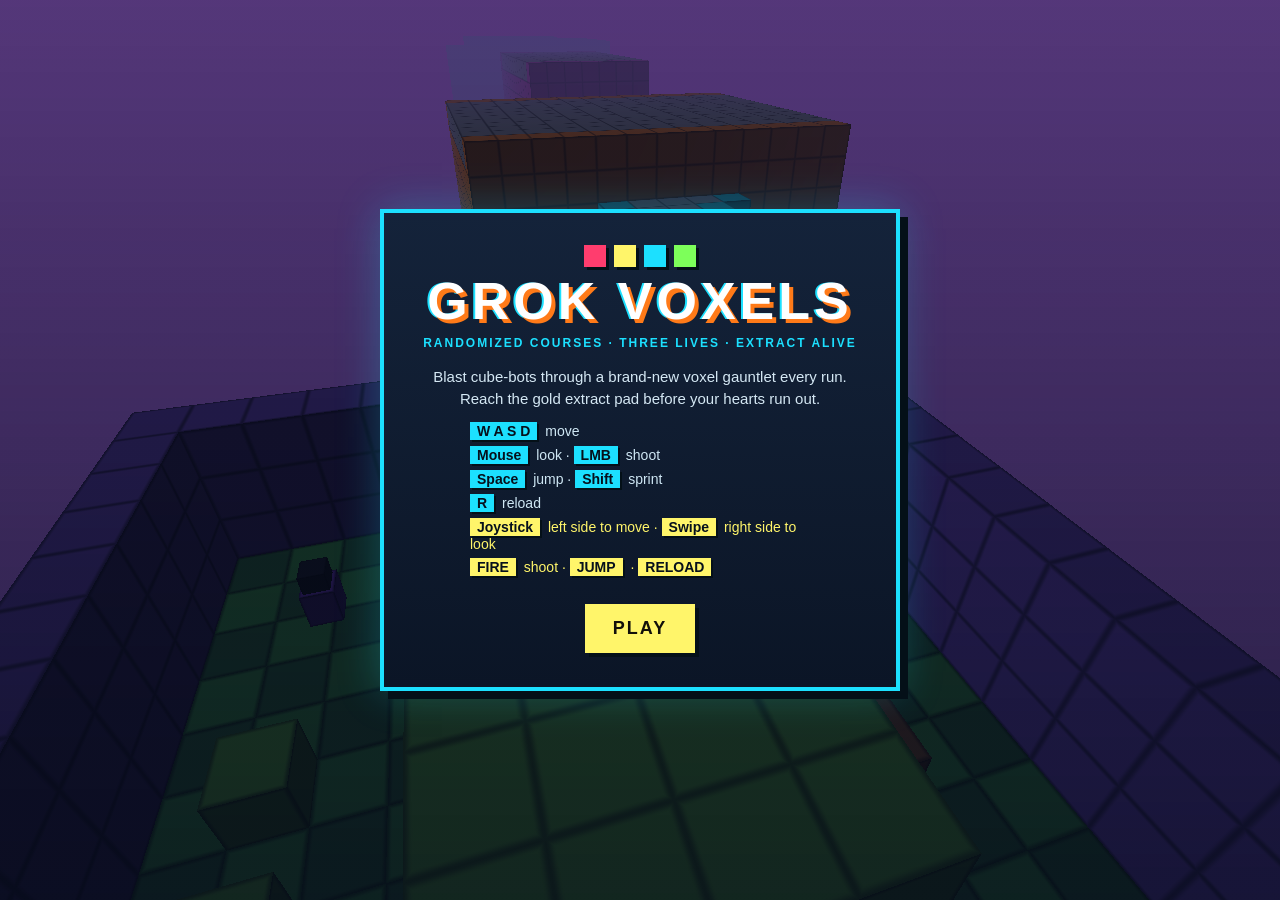
==== index.html @ 22d56ea8 "Add Grok Voxels playable static site" ====
<!DOCTYPE html>
<html lang="en">
<head>
  <meta charset="UTF-8" />
  <meta name="viewport" content="width=device-width, initial-scale=1.0, maximum-scale=1.0, user-scalable=no, viewport-fit=cover" />
  <meta name="apple-mobile-web-app-capable" content="yes" />
  <meta name="mobile-web-app-capable" content="yes" />
  <meta name="apple-mobile-web-app-status-bar-style" content="black-translucent" />
  <title>GROK VOXELS</title>
  <link rel="stylesheet" href="style.css" />
</head>
<body>
  <canvas id="c"></canvas>
  <canvas id="minimap" width="168" height="168"></canvas>

  <div id="hud">
    <div id="hud-top">
      <div id="lives" class="hud-panel"></div>
      <div id="score-box" class="hud-panel">
        <span class="label">SCORE</span>
        <span id="score">0</span>
      </div>
      <div id="ammo-box" class="hud-panel">
        <span class="label">AMMO</span>
        <span id="ammo">12 / 36</span>
      </div>
    </div>
    <div id="seed-chip" class="hud-panel">COURSE #0000</div>
    <div id="hint">CLICK TO LOCK MOUSE · WASD MOVE · LMB SHOOT</div>
  </div>

  <div id="crosshair">
    <i class="ch h"></i><i class="ch v"></i><i class="ch d"></i>
  </div>
  <div id="muzzle"></div>
  <div id="hurt"></div>
  <div id="gun-kick"></div>

  <div id="touch-ui" aria-hidden="true">
    <div id="joy-zone">
      <div id="joy-base">
        <div id="joy-stick"></div>
      </div>
    </div>
    <div id="look-zone"></div>
    <div id="touch-btns">
      <button type="button" id="btn-reload">RELOAD</button>
      <button type="button" id="btn-jump">JUMP</button>
      <button type="button" id="btn-fire">FIRE</button>
    </div>
  </div>

  <div id="overlay" class="show">
    <div class="card" id="title-card">
      <div class="logo-cubes" aria-hidden="true">
        <span></span><span></span><span></span><span></span>
      </div>
      <h1>GROK VOXELS</h1>
      <p class="tag">RANDOMIZED COURSES · THREE LIVES · EXTRACT ALIVE</p>
      <p class="blurb">Blast cube-bots through a brand-new voxel gauntlet every run. Reach the gold extract pad before your hearts run out.</p>
      <ul class="controls">
        <li><kbd>W A S D</kbd> move</li>
        <li><kbd>Mouse</kbd> look · <kbd>LMB</kbd> shoot</li>
        <li><kbd>Space</kbd> jump · <kbd>Shift</kbd> sprint</li>
        <li><kbd>R</kbd> reload</li>
        <li class="touch-note"><kbd>Joystick</kbd> left side to move · <kbd>Swipe</kbd> right side to look</li>
        <li class="touch-note"><kbd>FIRE</kbd> shoot · <kbd>JUMP</kbd> · <kbd>RELOAD</kbd></li>
      </ul>
      <button id="play-btn" class="btn primary">PLAY</button>
    </div>

    <div class="card hidden" id="dead-card">
      <h2>WIPED OUT</h2>
      <p class="result" id="dead-msg">The bots got you.</p>
      <p class="stats" id="dead-stats"></p>
      <button id="retry-btn" class="btn primary">RETRY · NEW COURSE</button>
      <button id="dead-menu-btn" class="btn ghost">TITLE</button>
    </div>

    <div class="card hidden" id="win-card">
      <h2>EXTRACTED</h2>
      <p class="result">You made it to the pad.</p>
      <p class="stats" id="win-stats"></p>
      <button id="again-btn" class="btn primary">PLAY AGAIN · NEW COURSE</button>
      <button id="win-menu-btn" class="btn ghost">TITLE</button>
    </div>
  </div>

  <script src="game.js"></script>
</body>
</html>
---- style.css ----
* { box-sizing: border-box; margin: 0; padding: 0; }
html, body {
  width: 100%; height: 100%; overflow: hidden;
  background: #07101c; color: #fff;
  font-family: "Trebuchet MS", "Segoe UI", sans-serif;
  user-select: none; cursor: none;
  -webkit-user-select: none;
  -webkit-touch-callout: none;
  -webkit-tap-highlight-color: transparent;
}
body.menu { cursor: default; }
body:not(.menu) { touch-action: none; }
#c { display: block; width: 100%; height: 100%; touch-action: none; }

#hud {
  position: fixed; inset: 0; pointer-events: none;
  display: none;
}
#hud.show { display: block; }

#hud-top {
  position: absolute;
  top: calc(16px + env(safe-area-inset-top, 0px));
  left: calc(16px + env(safe-area-inset-left, 0px));
  right: calc(196px + env(safe-area-inset-right, 0px));
  display: flex; gap: 12px; align-items: flex-start; flex-wrap: wrap;
}
.hud-panel {
  background: rgba(8, 16, 32, 0.72);
  border: 3px solid #1ce0ff;
  box-shadow: 4px 4px 0 #041018, 0 0 18px rgba(28, 224, 255, 0.25);
  padding: 8px 14px;
  backdrop-filter: blur(6px);
}
#lives { font-size: 26px; letter-spacing: 4px; line-height: 1; color: #ff3d6e; }
#lives .gone { opacity: 0.22; filter: grayscale(1); }
#score-box, #ammo-box { min-width: 110px; }
.label {
  display: block; font-size: 10px; letter-spacing: 3px;
  color: #1ce0ff; font-weight: 700;
}
#score, #ammo { font-size: 22px; font-weight: 800; color: #fff56a; }
#ammo.low { color: #ff6b4a; animation: pulse 0.5s infinite alternate; }
#ammo.reloading { color: #1ce0ff; }
#seed-chip {
  position: absolute;
  top: calc(16px + env(safe-area-inset-top, 0px));
  right: calc(196px + env(safe-area-inset-right, 0px));
  font-size: 11px; letter-spacing: 2px; color: #b8f4ff;
  border-color: #ff7a18;
}
#hint {
  position: absolute;
  bottom: calc(22px + env(safe-area-inset-bottom, 0px));
  left: 0; right: 0;
  text-align: center; font-size: 12px; letter-spacing: 2px;
  color: rgba(255,255,255,0.7); text-shadow: 0 2px 0 #000;
}

#minimap {
  position: fixed;
  top: calc(16px + env(safe-area-inset-top, 0px));
  right: calc(16px + env(safe-area-inset-right, 0px));
  width: 168px; height: 168px;
  border: 3px solid #fff56a;
  box-shadow: 4px 4px 0 #041018, 0 0 16px rgba(255, 245, 106, 0.3);
  background: #081018;
  image-rendering: pixelated;
  display: none; pointer-events: none;
}
#minimap.show { display: block; }

#crosshair {
  position: fixed; left: 50%; top: 50%; width: 28px; height: 28px;
  transform: translate(-50%, -50%); pointer-events: none; display: none;
}
#crosshair.show { display: block; }
#crosshair.hit .ch { background: #ff3d6e; }
.ch { position: absolute; background: #fff56a; box-shadow: 0 0 6px #fff56a; }
.ch.h { left: 4px; right: 4px; height: 3px; top: 12px; }
.ch.v { top: 4px; bottom: 4px; width: 3px; left: 12px; }
.ch.d { width: 5px; height: 5px; left: 11px; top: 11px; border-radius: 1px; }

#muzzle {
  position: fixed; left: 58%; top: 58%; width: 90px; height: 90px;
  transform: translate(-50%, -50%);
  background: radial-gradient(circle, #fff 0%, #ffd24a 30%, rgba(255,120,20,0.4) 55%, transparent 70%);
  mix-blend-mode: screen; opacity: 0; pointer-events: none;
}
#muzzle.flash { opacity: 1; }

#hurt {
  position: fixed; inset: 0; pointer-events: none;
  background: radial-gradient(circle at center, transparent 40%, rgba(180, 0, 40, 0.55) 100%);
  opacity: 0; transition: opacity 0.15s;
}
#hurt.show { opacity: 1; }

#overlay {
  position: fixed; inset: 0;
  display: none; align-items: center; justify-content: center;
  background: linear-gradient(180deg, rgba(6,12,28,0.55), rgba(6,12,28,0.82));
  z-index: 20; cursor: default;
  padding: env(safe-area-inset-top, 0px) env(safe-area-inset-right, 0px) env(safe-area-inset-bottom, 0px) env(safe-area-inset-left, 0px);
}
#overlay.show { display: flex; }
.card {
  width: min(520px, 92vw);
  max-height: min(92vh, calc(100dvh - env(safe-area-inset-top, 0px) - env(safe-area-inset-bottom, 0px) - 16px));
  overflow: auto;
  -webkit-overflow-scrolling: touch;
  background: linear-gradient(180deg, #14233a 0%, #0b1526 100%);
  border: 4px solid #1ce0ff;
  box-shadow: 8px 8px 0 #041018, 0 0 40px rgba(28,224,255,0.25);
  padding: 32px 28px 28px;
  text-align: center;
}
.card.hidden { display: none; }
.logo-cubes { display: flex; justify-content: center; gap: 8px; margin-bottom: 10px; }
.logo-cubes span {
  width: 22px; height: 22px; display: inline-block;
  box-shadow: 3px 3px 0 #041018;
  animation: bounce 1.2s ease-in-out infinite;
}
.logo-cubes span:nth-child(1) { background: #ff3d6e; animation-delay: 0s; }
.logo-cubes span:nth-child(2) { background: #fff56a; animation-delay: 0.1s; }
.logo-cubes span:nth-child(3) { background: #1ce0ff; animation-delay: 0.2s; }
.logo-cubes span:nth-child(4) { background: #7dff5a; animation-delay: 0.3s; }
h1 {
  font-size: 52px; letter-spacing: 4px; line-height: 0.95;
  color: #fff;
  text-shadow: 4px 4px 0 #ff7a18, -2px 0 0 #1ce0ff;
}
h2 {
  font-size: 40px; letter-spacing: 3px;
  text-shadow: 3px 3px 0 #ff3d6e;
}
.tag {
  margin-top: 10px; color: #1ce0ff; letter-spacing: 2px;
  font-size: 12px; font-weight: 700;
}
.blurb { margin: 16px 0 12px; color: #d5e8f4; line-height: 1.45; font-size: 15px; }
.controls {
  list-style: none; text-align: left; margin: 12px auto 22px;
  max-width: 340px; color: #cfe7f4; font-size: 14px;
}
.controls li { margin: 6px 0; }
.controls .touch-note { color: #fff56a; }
kbd {
  display: inline-block; background: #1ce0ff; color: #06101c;
  padding: 1px 7px; font-weight: 800; font-family: inherit;
  box-shadow: 2px 2px 0 #041018; margin-right: 4px;
}
.touch-note kbd { background: #fff56a; }
.btn {
  display: inline-block; cursor: pointer; border: none;
  font-family: inherit; font-weight: 800; letter-spacing: 2px;
  font-size: 18px; padding: 14px 28px; margin: 6px;
  box-shadow: 4px 4px 0 #041018;
  touch-action: manipulation;
}
.btn.primary { background: #fff56a; color: #12100a; }
.btn.primary:hover { background: #ffe14a; transform: translate(-1px, -1px); }
.btn.ghost { background: transparent; color: #1ce0ff; border: 3px solid #1ce0ff; }
.btn.ghost:hover { background: rgba(28,224,255,0.12); }
.result { margin: 10px 0; color: #d5e8f4; font-size: 16px; }
.stats { color: #fff56a; font-weight: 800; margin: 8px 0 18px; letter-spacing: 1px; }

/* --- Mobile touch controls (shown only on touch/coarse, during play) --- */
#touch-ui {
  display: none;
  position: fixed; inset: 0;
  z-index: 8;
  pointer-events: none;
}
body.touch:not(.menu) #touch-ui { display: block; }
body.touch #hint { display: none; }

#joy-zone {
  position: absolute;
  left: 0; top: 0; bottom: 0;
  width: 46%;
  pointer-events: auto;
  touch-action: none;
}
#look-zone {
  position: absolute;
  right: 0; top: 0; bottom: 0;
  width: 54%;
  pointer-events: auto;
  touch-action: none;
}
#joy-base {
  position: absolute;
  left: calc(28px + env(safe-area-inset-left, 0px) + 60px);
  bottom: calc(28px + env(safe-area-inset-bottom, 0px) + 60px);
  width: 120px; height: 120px;
  margin: -60px 0 0 -60px;
  border-radius: 50%;
  border: 3px solid rgba(28, 224, 255, 0.55);
  background: rgba(8, 16, 32, 0.28);
  box-shadow: 0 0 18px rgba(28, 224, 255, 0.18);
  pointer-events: none;
}
#joy-base.active {
  bottom: auto;
  border-color: rgba(255, 245, 106, 0.8);
}
#joy-stick {
  position: absolute; left: 50%; top: 50%;
  width: 52px; height: 52px;
  margin: -26px 0 0 -26px;
  border-radius: 50%;
  background: #1ce0ff;
  box-shadow: 3px 3px 0 #041018, 0 0 12px rgba(28, 224, 255, 0.55);
  pointer-events: none;
}
#touch-btns {
  position: absolute;
  right: calc(10px + env(safe-area-inset-right, 0px));
  bottom: calc(10px + env(safe-area-inset-bottom, 0px));
  display: grid;
  grid-template-columns: auto auto;
  grid-template-rows: auto auto;
  gap: 10px;
  pointer-events: none;
  z-index: 9;
}
#touch-btns button {
  pointer-events: auto;
  touch-action: none;
  border: none;
  font-family: inherit;
  font-weight: 800;
  letter-spacing: 1px;
  color: #06101c;
  box-shadow: 4px 4px 0 #041018;
  cursor: pointer;
  -webkit-user-select: none;
  user-select: none;
}
#touch-btns button:active { transform: translate(1px, 1px); box-shadow: 2px 2px 0 #041018; }
#btn-reload {
  grid-column: 2;
  grid-row: 1;
  justify-self: end;
  width: 72px; height: 52px;
  font-size: 11px;
  background: #ff7a18;
  color: #1a0c00;
}
#btn-jump {
  grid-column: 1;
  grid-row: 2;
  align-self: end;
  width: 72px; height: 72px;
  font-size: 12px;
  background: #1ce0ff;
  border-radius: 10px;
}
#btn-fire {
  grid-column: 2;
  grid-row: 2;
  width: 92px; height: 92px;
  font-size: 18px;
  letter-spacing: 2px;
  background: #fff56a;
  border-radius: 50%;
  border: 4px solid #ffe14a;
  box-shadow: 4px 4px 0 #041018, 0 0 18px rgba(255, 245, 106, 0.45);
}

@keyframes bounce {
  0%, 100% { transform: translateY(0); }
  50% { transform: translateY(-7px); }
}
@keyframes pulse {
  from { opacity: 1; }
  to { opacity: 0.45; }
}

@media (max-width: 640px) {
  h1 { font-size: 36px; }
  h2 { font-size: 30px; }
  .card { padding: 22px 16px 18px; }
  .btn { font-size: 16px; padding: 12px 20px; }
  #hud-top {
    right: calc(112px + env(safe-area-inset-right, 0px));
    gap: 8px;
  }
  #hud-top .hud-panel { padding: 6px 10px; }
  #lives { font-size: 20px; letter-spacing: 2px; }
  #score, #ammo { font-size: 16px; }
  #score-box, #ammo-box { min-width: 0; }
  #minimap {
    width: 96px; height: 96px;
  }
  #seed-chip {
    top: calc(16px + env(safe-area-inset-top, 0px) + 108px);
    right: calc(12px + env(safe-area-inset-right, 0px));
    font-size: 10px;
    padding: 4px 8px;
  }
  #joy-base { width: 110px; height: 110px; margin: -55px 0 0 -55px; }
}
@media (pointer: coarse) {
  #hud-top {
    right: calc(112px + env(safe-area-inset-right, 0px));
  }
  #minimap { width: 96px; height: 96px; }
  #seed-chip {
    top: calc(16px + env(safe-area-inset-top, 0px) + 108px);
    right: calc(12px + env(safe-area-inset-right, 0px));
  }
}
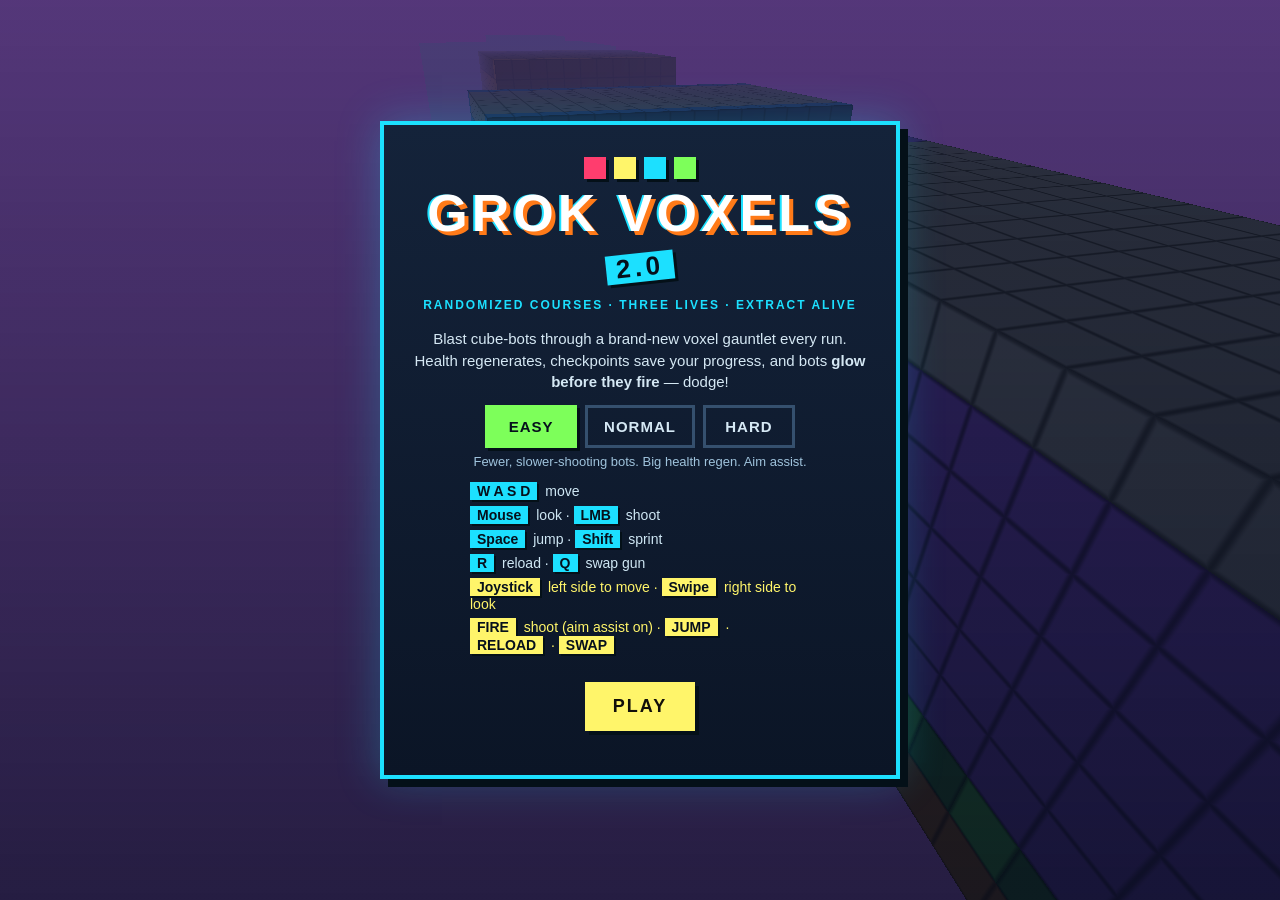
==== commit 9c76f07a: "2.0 update based on player feedback" ====
--- a/index.html
+++ b/index.html
@@ -6,7 +6,8 @@
   <meta name="apple-mobile-web-app-capable" content="yes" />
   <meta name="mobile-web-app-capable" content="yes" />
   <meta name="apple-mobile-web-app-status-bar-style" content="black-translucent" />
-  <title>GROK VOXELS</title>
+  <title>GROK VOXELS 2.0</title>
+  <link rel="icon" href="data:image/svg+xml,%3Csvg xmlns=%27http://www.w3.org/2000/svg%27 viewBox=%270 0 16 16%27%3E%3Crect width=%2716%27 height=%2716%27 fill=%27%231ce0ff%27/%3E%3Crect x=%274%27 y=%274%27 width=%278%27 height=%278%27 fill=%27%23fff56a%27/%3E%3C/svg%3E" />
   <link rel="stylesheet" href="style.css" />
 </head>
 <body>
@@ -15,13 +16,13 @@
 
   <div id="hud">
     <div id="hud-top">
-      <div id="lives" class="hud-panel"></div>
+      <div id="lives" class="hud-panel"><div id="hearts"></div><div id="hp-bar"><i id="hp-fill"></i></div></div>
       <div id="score-box" class="hud-panel">
         <span class="label">SCORE</span>
         <span id="score">0</span>
       </div>
       <div id="ammo-box" class="hud-panel">
-        <span class="label">AMMO</span>
+        <span class="label" id="ammo-label">BLASTER</span>
         <span id="ammo">12 / 36</span>
       </div>
     </div>
@@ -34,6 +35,8 @@
   </div>
   <div id="muzzle"></div>
   <div id="hurt"></div>
+  <div id="dmg-dir"><i></i></div>
+  <div id="toast"></div>
   <div id="gun-kick"></div>
 
   <div id="touch-ui" aria-hidden="true">
@@ -44,6 +47,7 @@
     </div>
     <div id="look-zone"></div>
     <div id="touch-btns">
+      <button type="button" id="btn-swap" class="hidden">SWAP</button>
       <button type="button" id="btn-reload">RELOAD</button>
       <button type="button" id="btn-jump">JUMP</button>
       <button type="button" id="btn-fire">FIRE</button>
@@ -55,18 +59,23 @@
       <div class="logo-cubes" aria-hidden="true">
         <span></span><span></span><span></span><span></span>
       </div>
-      <h1>GROK VOXELS</h1>
+      <h1>GROK VOXELS <span class="ver">2.0</span></h1>
       <p class="tag">RANDOMIZED COURSES · THREE LIVES · EXTRACT ALIVE</p>
-      <p class="blurb">Blast cube-bots through a brand-new voxel gauntlet every run. Reach the gold extract pad before your hearts run out.</p>
+      <p class="blurb">Blast cube-bots through a brand-new voxel gauntlet every run. Health regenerates, checkpoints save your progress, and bots <b>glow before they fire</b> — dodge!</p>
+      <div class="diff-row" id="diff-row">
+        <button type="button" data-d="0">EASY</button><button type="button" data-d="1">NORMAL</button><button type="button" data-d="2">HARD</button>
+      </div>
+      <p class="diff-desc" id="diff-desc"></p>
       <ul class="controls">
         <li><kbd>W A S D</kbd> move</li>
         <li><kbd>Mouse</kbd> look · <kbd>LMB</kbd> shoot</li>
         <li><kbd>Space</kbd> jump · <kbd>Shift</kbd> sprint</li>
-        <li><kbd>R</kbd> reload</li>
+        <li><kbd>R</kbd> reload · <kbd>Q</kbd> swap gun</li>
         <li class="touch-note"><kbd>Joystick</kbd> left side to move · <kbd>Swipe</kbd> right side to look</li>
-        <li class="touch-note"><kbd>FIRE</kbd> shoot · <kbd>JUMP</kbd> · <kbd>RELOAD</kbd></li>
+        <li class="touch-note"><kbd>FIRE</kbd> shoot (aim assist on) · <kbd>JUMP</kbd> · <kbd>RELOAD</kbd> · <kbd>SWAP</kbd></li>
       </ul>
       <button id="play-btn" class="btn primary">PLAY</button>
+      <p class="best-line" id="title-best"></p>
     </div>
 
     <div class="card hidden" id="dead-card">
--- a/style.css
+++ b/style.css
@@ -313,3 +313,46 @@
     right: calc(12px + env(safe-area-inset-right, 0px));
   }
 }
+
+/* ---------- 2.0 additions ---------- */
+.ver { display: inline-block; font-size: 0.5em; vertical-align: middle; background: #1ce0ff; color: #06101c; padding: 2px 10px; transform: rotate(-6deg); box-shadow: 3px 3px 0 #041018; text-shadow: none; }
+.diff-row { display: flex; justify-content: center; gap: 8px; margin: 4px 0 6px; }
+.diff-row button { font: inherit; font-weight: 800; letter-spacing: 1px; font-size: 15px; padding: 10px 16px; min-width: 92px; cursor: pointer;
+  background: transparent; color: #d5e8f4; border: 3px solid #35506e; }
+.diff-row button.on { background: #7dff5a; color: #06101c; border-color: #7dff5a; box-shadow: 3px 3px 0 #041018; }
+.diff-row button[data-d="1"].on { background: #fff56a; border-color: #fff56a; }
+.diff-row button[data-d="2"].on { background: #ff3d6e; border-color: #ff3d6e; }
+.diff-desc { color: #9fc3dc; font-size: 13px; min-height: 1.2em; margin-bottom: 4px; }
+.best-line { margin-top: 10px; color: #fff56a; font-weight: 800; letter-spacing: 1px; font-size: 13px; }
+.stats { white-space: pre-line; line-height: 1.6; }
+#lives { display: flex; flex-direction: column; gap: 4px; }
+#hp-bar { width: 96px; height: 9px; background: rgba(255,255,255,0.15); border: 2px solid rgba(0,0,0,0.5); }
+#hp-fill { display: block; height: 100%; width: 100%; background: #7dff5a; transition: width .15s; }
+#hp-fill.mid { background: #fff56a; }
+#hp-fill.crit { background: #ff3d6e; animation: pulse 0.4s infinite alternate; }
+#dmg-dir { position: fixed; left: 50%; top: 50%; width: 0; height: 0; z-index: 6; pointer-events: none; opacity: 0; }
+#dmg-dir i { position: absolute; left: -46px; top: -150px; width: 92px; height: 26px;
+  background: radial-gradient(ellipse at 50% 100%, rgba(255,40,60,0.95), rgba(255,40,60,0) 70%); border-top: 4px solid #ff3d6e; border-radius: 50% 50% 0 0; }
+#toast { position: fixed; left: 50%; top: 24%; transform: translate(-50%, -50%); z-index: 7; pointer-events: none; font-weight: 900; font-size: 22px;
+  letter-spacing: 2px; white-space: nowrap; opacity: 0; text-shadow: 3px 3px 0 #041018, 0 0 12px rgba(0,0,0,.6); }
+#toast.show { animation: vtoast 2s ease-out forwards; }
+@keyframes vtoast { 0% { opacity: 0; transform: translate(-50%, -30%) scale(.7); } 12% { opacity: 1; transform: translate(-50%, -50%) scale(1.08); } 25% { transform: translate(-50%, -50%) scale(1); } 80% { opacity: 1; } 100% { opacity: 0; transform: translate(-50%, -70%); } }
+#btn-swap { grid-column: 1; grid-row: 1; justify-self: start; width: 72px; height: 52px; font-size: 11px; background: #ff9a3b; color: #1a0c00; }
+#btn-swap.hidden { visibility: hidden; display: block; }
+@media (max-height: 500px) {
+  .card { padding: 14px 18px 12px; }
+  h1 { font-size: 34px; }
+  .blurb { margin: 6px 0; font-size: 13px; }
+  .controls { font-size: 12px; }
+  .controls li { margin: 3px 0; }
+  .logo-cubes { display: none; }
+  .diff-row button { padding: 7px 12px; font-size: 13px; }
+  #toast { font-size: 17px; }
+  #dmg-dir i { top: -110px; }
+}
+/* phones: hide keyboard/mouse rows so PLAY fits without scrolling */
+body.touch .controls li:not(.touch-note) { display: none; }
+@media (max-height: 500px) {
+  body.touch .blurb { display: none; }
+  .tag { margin-bottom: 6px; }
+}
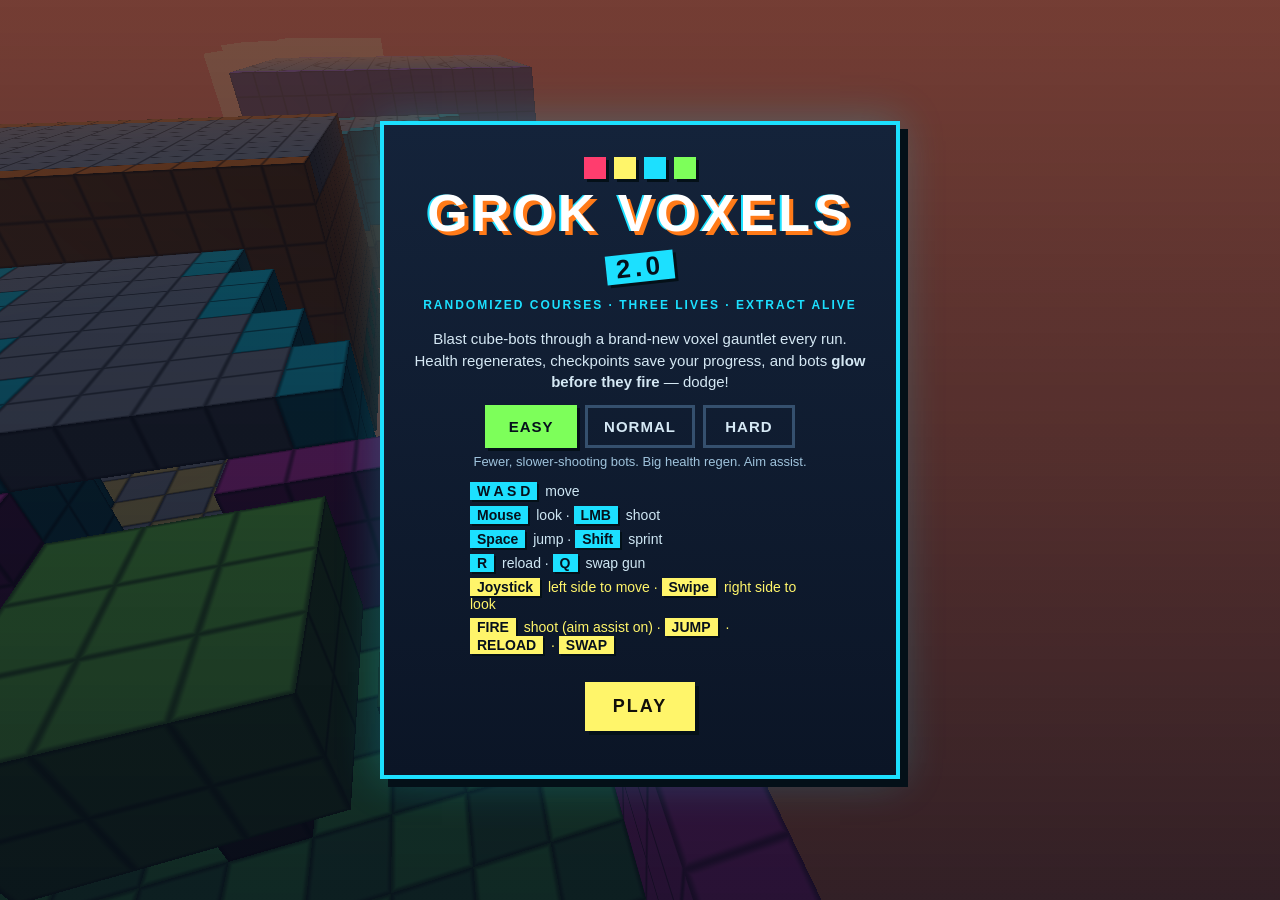
==== commit ddc78284: "Online multiplayer update" ====
--- a/index.html
+++ b/index.html
@@ -37,6 +37,10 @@
   <div id="hurt"></div>
   <div id="dmg-dir"><i></i></div>
   <div id="toast"></div>
+  <div id="mp-tags"></div>
+  <div id="mp-side"><button type="button" id="mp-menu-btn" aria-label="Co-op menu">MENU</button><div id="mp-party"></div></div>
+  <div id="mp-status"><span></span><i><u></u></i></div>
+  <div id="mp-notice"></div>
   <div id="gun-kick"></div>
 
   <div id="touch-ui" aria-hidden="true">
@@ -52,6 +56,7 @@
       <button type="button" id="btn-jump">JUMP</button>
       <button type="button" id="btn-fire">FIRE</button>
     </div>
+    <button type="button" id="btn-revive" class="hidden">HOLD<br>REVIVE</button>
   </div>
 
   <div id="overlay" class="show">
@@ -78,6 +83,14 @@
       <p class="best-line" id="title-best"></p>
     </div>
 
+    <div class="card hidden" id="mp-card">
+      <p class="tag" id="mp-kicker">CO-OP</p>
+      <h2 id="mp-title">CO-OP</h2>
+      <p class="result" id="mp-msg"></p>
+      <div id="mp-roster"></div>
+      <div id="mp-btns"></div>
+    </div>
+
     <div class="card hidden" id="dead-card">
       <h2>WIPED OUT</h2>
       <p class="result" id="dead-msg">The bots got you.</p>
@@ -95,6 +108,7 @@
     </div>
   </div>
 
+  <script src="grok-net.js"></script>
   <script src="game.js"></script>
 </body>
 </html>
--- a/style.css
+++ b/style.css
@@ -356,3 +356,64 @@
   body.touch .blurb { display: none; }
   .tag { margin-bottom: 6px; }
 }
+
+/* ---------- online co-op (only with ?mp= from the Grok Arcade lobby) ---------- */
+#mp-tags, #mp-side, #mp-status, #mp-notice, #mp-title-info { display: none; }
+body.mp #mp-tags { display: block; position: fixed; inset: 0; pointer-events: none; z-index: 5; }
+body.mp:not(.menu) #mp-side { display: flex; }
+body.mp #mp-status, body.mp #mp-notice { display: block; }
+body.mp #mp-title-info { display: block; margin: 4px 0 10px; color: #b8f4ff; font-size: 14px; letter-spacing: 1px; }
+#mp-title-info b { color: #fff56a; }
+#mp-title-roster { margin-top: 6px; display: flex; gap: 6px; justify-content: center; flex-wrap: wrap; align-items: center; }
+#mp-title-roster small { color: #9fc3dc; }
+.mp-tag { position: absolute; left: 0; top: 0; width: 0; height: 0; }
+.mp-tag.hidden { display: none; }
+.mp-tag b { position: absolute; left: 0; bottom: 8px; transform: translateX(-50%); white-space: nowrap;
+  background: rgba(8,16,32,.82); border: 3px solid var(--c); color: #fff; font-size: 15px; letter-spacing: 1px; padding: 2px 9px; box-shadow: 3px 3px 0 #041018; }
+.mp-tag i { position: absolute; left: -28px; bottom: 0; width: 56px; height: 6px; background: rgba(0,0,0,.6); border: 1px solid #000; }
+.mp-tag i u { display: block; height: 100%; width: 100%; background: #7dff5a; }
+.mp-tag em { position: absolute; left: 0; top: 6px; transform: translateX(-50%); white-space: nowrap; font-style: normal; font-weight: 900; font-size: 15px;
+  color: #ff3d6e; text-shadow: 2px 2px 0 #041018; animation: pulse .45s infinite alternate; }
+.mp-tag.down b { border-color: #ff3d6e; }
+#mp-side { position: fixed; z-index: 9; left: calc(16px + env(safe-area-inset-left, 0px)); top: calc(92px + env(safe-area-inset-top, 0px));
+  flex-direction: column; align-items: flex-start; gap: 6px; pointer-events: none; }
+#mp-menu-btn { pointer-events: auto; font: inherit; font-weight: 800; letter-spacing: 2px; font-size: 13px; padding: 8px 12px; min-height: 40px;
+  background: rgba(8,16,32,.8); color: #1ce0ff; border: 3px solid #1ce0ff; box-shadow: 3px 3px 0 #041018; cursor: pointer; touch-action: manipulation; }
+.mp-row { display: flex; align-items: center; gap: 6px; background: rgba(8,16,32,.78); border: 3px solid var(--c); padding: 4px 8px; box-shadow: 3px 3px 0 #041018; }
+.mp-row b { font-size: 14px; color: #fff; letter-spacing: 1px; max-width: 110px; overflow: hidden; text-overflow: ellipsis; white-space: nowrap; }
+.mp-row i { width: 64px; height: 9px; background: rgba(255,255,255,.15); border: 2px solid rgba(0,0,0,.5); }
+.mp-row i u { display: block; height: 100%; width: 100%; background: #7dff5a; }
+.mp-row i u.mid, .mp-tag i u.mid { background: #fff56a; }
+.mp-row i u.crit { background: #ff3d6e; }
+.mp-row em { display: none; font-style: normal; font-weight: 900; font-size: 12px; color: #fff; background: #ff3d6e; padding: 1px 5px; animation: pulse .45s infinite alternate; }
+.mp-row.down em { display: inline; }
+.mp-row.off { opacity: .45; }
+.mp-you { font-size: 14px; letter-spacing: 2px; color: #fff56a; }
+#mp-status { position: fixed; left: 50%; top: 62%; transform: translate(-50%, 0); z-index: 7; pointer-events: none; text-align: center; opacity: 0; transition: opacity .2s; }
+#mp-status.show { opacity: 1; }
+#mp-status span { display: inline-block; background: rgba(8,16,32,.85); border: 3px solid #7dff5a; color: #fff; font-weight: 900; letter-spacing: 2px; font-size: 18px;
+  padding: 6px 14px; box-shadow: 3px 3px 0 #041018; white-space: nowrap; }
+#mp-status i { display: block; width: 220px; height: 12px; margin: 6px auto 0; background: rgba(0,0,0,.6); border: 2px solid #fff; }
+#mp-status i u { display: block; height: 100%; width: 0; background: #7dff5a; }
+#mp-notice { position: fixed; left: 50%; bottom: calc(44px + env(safe-area-inset-bottom, 0px)); transform: translate(-50%, 8px); z-index: 25; pointer-events: none;
+  background: rgba(8,16,32,.9); border: 3px solid #1ce0ff; color: #fff; font-size: 16px; letter-spacing: 1px; padding: 6px 14px; max-width: 70vw; text-align: center;
+  opacity: 0; transition: opacity .25s, transform .25s; box-shadow: 3px 3px 0 #041018; }
+#mp-notice.show { opacity: 1; transform: translate(-50%, 0); }
+#mp-notice b { color: #fff56a; }
+#btn-revive { position: absolute; z-index: 10; pointer-events: auto; touch-action: none;
+  right: calc(196px + env(safe-area-inset-right, 0px)); bottom: calc(10px + env(safe-area-inset-bottom, 0px));
+  width: 124px; height: 84px; font: inherit; font-weight: 900; font-size: 20px; letter-spacing: 2px; line-height: 1.05;
+  background: #7dff5a; color: #06101c; border: 4px solid #fff; box-shadow: 4px 4px 0 #041018, 0 0 22px rgba(125,255,90,.7); animation: mpGlow .5s infinite alternate; }
+@keyframes mpGlow { from { box-shadow: 4px 4px 0 #041018, 0 0 8px rgba(125,255,90,.5); } to { box-shadow: 4px 4px 0 #041018, 0 0 30px rgba(125,255,90,1); background: #a8ff8c; } }
+#btn-revive.hidden { display: none; }
+@media (max-aspect-ratio: 1/1) { #btn-revive { right: calc(16px + env(safe-area-inset-right, 0px)); bottom: calc(182px + env(safe-area-inset-bottom, 0px)); } }
+#mp-roster { display: flex; gap: 8px; justify-content: center; flex-wrap: wrap; margin: 6px 0 14px; }
+.mp-pl { display: inline-block; border: 3px solid var(--c); padding: 3px 10px; color: #fff; font-weight: 800; letter-spacing: 1px; background: rgba(0,0,0,.3); }
+.mp-pl small { color: #9fc3dc; font-size: 10px; }
+.mp-note { color: #b8f4ff; margin: 0 0 12px; }
+.mp-note.hidden, #again-btn.hidden { display: none; }
+body.mp #hint { bottom: calc(52px + env(safe-area-inset-bottom, 0px)); }
+body.mp #toast { white-space: normal; width: max-content; max-width: 92vw; text-align: center; line-height: 1.25; }
+#mp-status span { white-space: normal; max-width: 90vw; line-height: 1.3; }
+@media (max-width: 520px) { body.mp #toast { font-size: 17px; letter-spacing: 1px; } #mp-status span { font-size: 15px; letter-spacing: 1px; } }
+@media (max-aspect-ratio: 1/1) { body.mp #toast { top: 34%; } }
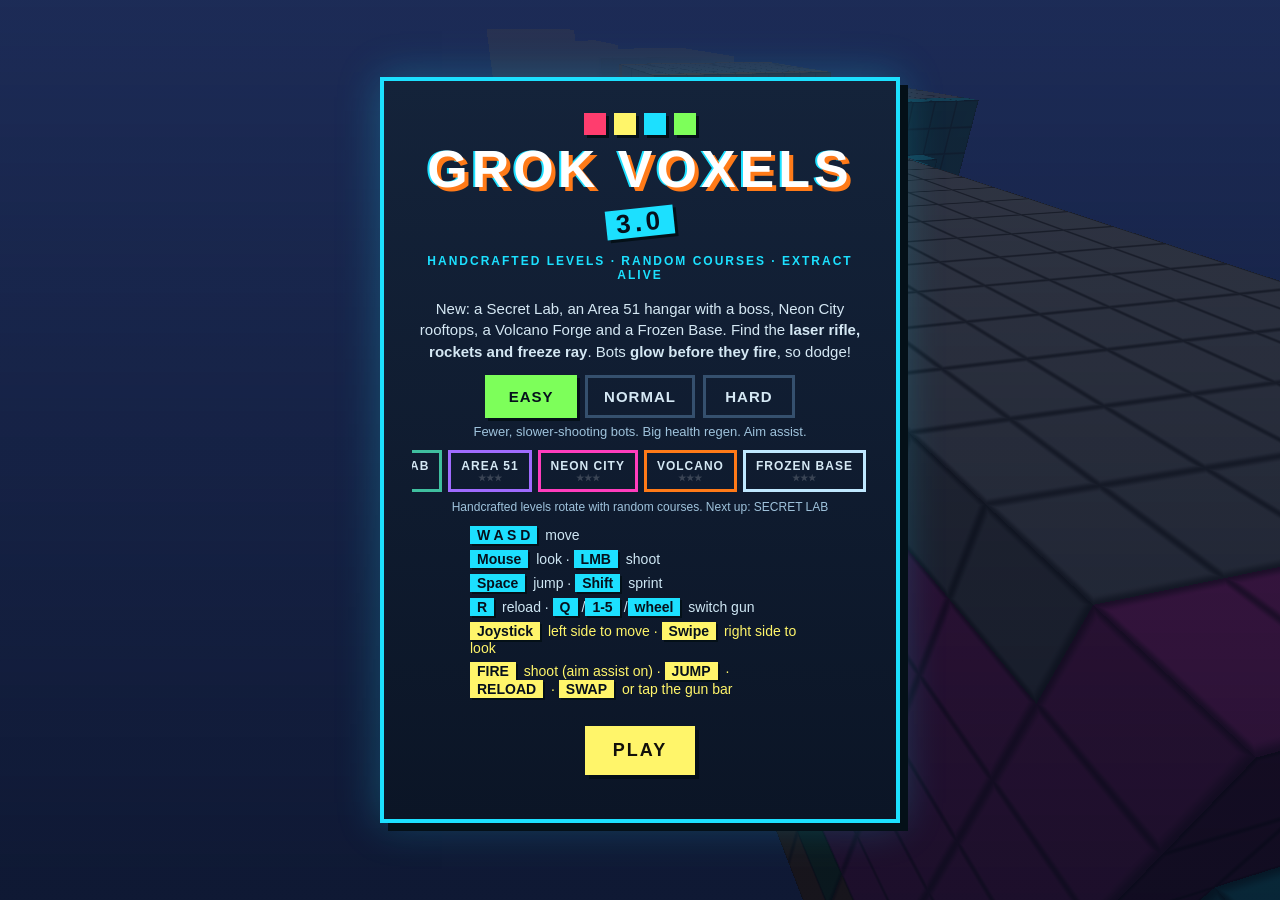
==== commit e12e791f: "Grok Voxels 3.0: 5 handcrafted levels (Secret Lab, Area 51 Hangar + boss, Neon Rooftops, Volcano For" ====
--- a/index.html
+++ b/index.html
@@ -6,9 +6,9 @@
   <meta name="apple-mobile-web-app-capable" content="yes" />
   <meta name="mobile-web-app-capable" content="yes" />
   <meta name="apple-mobile-web-app-status-bar-style" content="black-translucent" />
-  <title>GROK VOXELS 2.0</title>
+  <title>GROK VOXELS 3.0</title>
   <link rel="icon" href="data:image/svg+xml,%3Csvg xmlns=%27http://www.w3.org/2000/svg%27 viewBox=%270 0 16 16%27%3E%3Crect width=%2716%27 height=%2716%27 fill=%27%231ce0ff%27/%3E%3Crect x=%274%27 y=%274%27 width=%278%27 height=%278%27 fill=%27%23fff56a%27/%3E%3C/svg%3E" />
-  <link rel="stylesheet" href="style.css" />
+  <link rel="stylesheet" href="style.css?v=3" />
 </head>
 <body>
   <canvas id="c"></canvas>
@@ -29,6 +29,8 @@
     <div id="seed-chip" class="hud-panel">COURSE #0000</div>
     <div id="hint">CLICK TO LOCK MOUSE · WASD MOVE · LMB SHOOT</div>
   </div>
+  <div id="wbar" class="solo"></div>
+  <div id="boss-bar"><b>THE OVERSEER</b><i><u></u></i></div>
 
   <div id="crosshair">
     <i class="ch h"></i><i class="ch v"></i><i class="ch d"></i>
@@ -64,20 +66,22 @@
       <div class="logo-cubes" aria-hidden="true">
         <span></span><span></span><span></span><span></span>
       </div>
-      <h1>GROK VOXELS <span class="ver">2.0</span></h1>
-      <p class="tag">RANDOMIZED COURSES · THREE LIVES · EXTRACT ALIVE</p>
-      <p class="blurb">Blast cube-bots through a brand-new voxel gauntlet every run. Health regenerates, checkpoints save your progress, and bots <b>glow before they fire</b> — dodge!</p>
+      <h1>GROK VOXELS <span class="ver">3.0</span></h1>
+      <p class="tag">HANDCRAFTED LEVELS · RANDOM COURSES · EXTRACT ALIVE</p>
+      <p class="blurb">New: a Secret Lab, an Area 51 hangar with a boss, Neon City rooftops, a Volcano Forge and a Frozen Base. Find the <b>laser rifle, rockets and freeze ray</b>. Bots <b>glow before they fire</b>, so dodge!</p>
       <div class="diff-row" id="diff-row">
         <button type="button" data-d="0">EASY</button><button type="button" data-d="1">NORMAL</button><button type="button" data-d="2">HARD</button>
       </div>
       <p class="diff-desc" id="diff-desc"></p>
+      <div class="lvl-row" id="lvl-row"></div>
+      <p class="lvl-desc" id="lvl-desc"></p>
       <ul class="controls">
         <li><kbd>W A S D</kbd> move</li>
         <li><kbd>Mouse</kbd> look · <kbd>LMB</kbd> shoot</li>
         <li><kbd>Space</kbd> jump · <kbd>Shift</kbd> sprint</li>
-        <li><kbd>R</kbd> reload · <kbd>Q</kbd> swap gun</li>
+        <li><kbd>R</kbd> reload · <kbd>Q</kbd>/<kbd>1-5</kbd>/<kbd>wheel</kbd> switch gun</li>
         <li class="touch-note"><kbd>Joystick</kbd> left side to move · <kbd>Swipe</kbd> right side to look</li>
-        <li class="touch-note"><kbd>FIRE</kbd> shoot (aim assist on) · <kbd>JUMP</kbd> · <kbd>RELOAD</kbd> · <kbd>SWAP</kbd></li>
+        <li class="touch-note"><kbd>FIRE</kbd> shoot (aim assist on) · <kbd>JUMP</kbd> · <kbd>RELOAD</kbd> · <kbd>SWAP</kbd> or tap the gun bar</li>
       </ul>
       <button id="play-btn" class="btn primary">PLAY</button>
       <p class="best-line" id="title-best"></p>
@@ -95,7 +99,7 @@
       <h2>WIPED OUT</h2>
       <p class="result" id="dead-msg">The bots got you.</p>
       <p class="stats" id="dead-stats"></p>
-      <button id="retry-btn" class="btn primary">RETRY · NEW COURSE</button>
+      <button id="retry-btn" class="btn primary">RETRY</button>
       <button id="dead-menu-btn" class="btn ghost">TITLE</button>
     </div>
 
@@ -108,7 +112,7 @@
     </div>
   </div>
 
-  <script src="grok-net.js"></script>
-  <script src="game.js"></script>
+  <script src="grok-net.js?v=3"></script>
+  <script src="game.js?v=3"></script>
 </body>
 </html>
--- a/style.css
+++ b/style.css
@@ -417,3 +417,45 @@
 #mp-status span { white-space: normal; max-width: 90vw; line-height: 1.3; }
 @media (max-width: 520px) { body.mp #toast { font-size: 17px; letter-spacing: 1px; } #mp-status span { font-size: 15px; letter-spacing: 1px; } }
 @media (max-aspect-ratio: 1/1) { body.mp #toast { top: 34%; } }
+
+/* ---------- 3.0: level select, weapon bar, boss bar ---------- */
+.lvl-row { display: flex; gap: 6px; overflow-x: auto; -webkit-overflow-scrolling: touch; padding: 4px 2px 6px; margin: 6px 0 2px; scrollbar-width: thin; touch-action: pan-x; }
+.lvl-row button { flex: 0 0 auto; font: inherit; font-weight: 800; letter-spacing: 1px; font-size: 12px; padding: 7px 10px 5px; cursor: pointer; background: transparent;
+  color: #d5e8f4; border: 3px solid #35506e; display: flex; flex-direction: column; align-items: center; gap: 1px; line-height: 1.1; }
+.lvl-row button i { font-style: normal; font-size: 9px; letter-spacing: 0; }
+.lvl-row button u { text-decoration: none; color: rgba(255,255,255,0.18); }
+.lvl-row button u.got.s0 { color: #7dff5a; } .lvl-row button u.got.s1 { color: #fff56a; } .lvl-row button u.got.s2 { color: #ff3d6e; }
+.lvl-row button.on { background: #1ce0ff; color: #06101c; border-color: #1ce0ff; box-shadow: 3px 3px 0 #041018; }
+.lvl-row button.lv1 { border-color: #3fbf9f; } .lvl-row button.lv2 { border-color: #9f6bff; } .lvl-row button.lv3 { border-color: #ff3dbd; }
+.lvl-row button.lv4 { border-color: #ff7a18; } .lvl-row button.lv5 { border-color: #bfe8ff; }
+.lvl-row button.on u { color: rgba(0,0,0,0.25); } .lvl-row button.on u.got { color: #06101c; }
+.lvl-desc { color: #9fc3dc; font-size: 12px; min-height: 1.2em; margin: 0 0 4px; }
+
+#wbar { position: fixed; z-index: 9; display: none; gap: 6px; pointer-events: auto; touch-action: none;
+  left: 50%; transform: translateX(-50%); bottom: calc(46px + env(safe-area-inset-bottom, 0px)); }
+body.mp:not(.touch) #wbar { bottom: calc(76px + env(safe-area-inset-bottom, 0px)); }
+body:not(.menu) #wbar { display: flex; }
+#wbar.solo { display: none !important; }
+#wbar button { font: inherit; font-weight: 800; font-size: 10px; letter-spacing: 1px; color: #e8f6ff; background: rgba(6,14,28,0.72);
+  border: 2px solid var(--c); border-bottom-width: 4px; padding: 4px 7px 3px; min-width: 56px; display: flex; flex-direction: column; align-items: center; line-height: 1.15;
+  cursor: pointer; -webkit-user-select: none; user-select: none; touch-action: none; }
+#wbar button b { font-size: 9px; opacity: 0.6; }
+#wbar button i { font-style: normal; color: var(--c); font-size: 12px; }
+#wbar button.on { background: var(--c); color: #06101c; box-shadow: 0 0 12px var(--c); }
+#wbar button.on i { color: #06101c; }
+#wbar button.empty { opacity: 0.4; }
+body.touch #wbar { left: auto; transform: none; right: calc(10px + env(safe-area-inset-right, 0px)); bottom: calc(180px + env(safe-area-inset-bottom, 0px)); }
+body.touch #wbar button b { display: none; }
+@media (min-aspect-ratio: 1/1) {
+  body.touch #wbar { right: calc(196px + env(safe-area-inset-right, 0px)); bottom: calc(12px + env(safe-area-inset-bottom, 0px)); }
+}
+@media (max-aspect-ratio: 1/1) {
+  #btn-revive { bottom: calc(236px + env(safe-area-inset-bottom, 0px)) !important; }
+}
+
+#boss-bar { position: fixed; left: 50%; top: 90px; transform: translateX(-50%); z-index: 6; width: min(62vw, 420px); pointer-events: none;
+  display: none; text-align: center; font-weight: 900; letter-spacing: 3px; font-size: 13px; color: #ff9af0; text-shadow: 2px 2px 0 #041018; }
+#boss-bar.show { display: block; }
+#boss-bar i { display: block; height: 12px; margin-top: 3px; background: rgba(0,0,0,0.55); border: 2px solid #ff5ad9; box-shadow: 3px 3px 0 #041018; }
+#boss-bar u { display: block; height: 100%; width: 100%; background: linear-gradient(90deg, #ff3dbd, #c77dff); transition: width .15s; }
+@media (max-width: 520px) { #boss-bar { width: 52vw; left: 46%; font-size: 11px; letter-spacing: 2px; } }
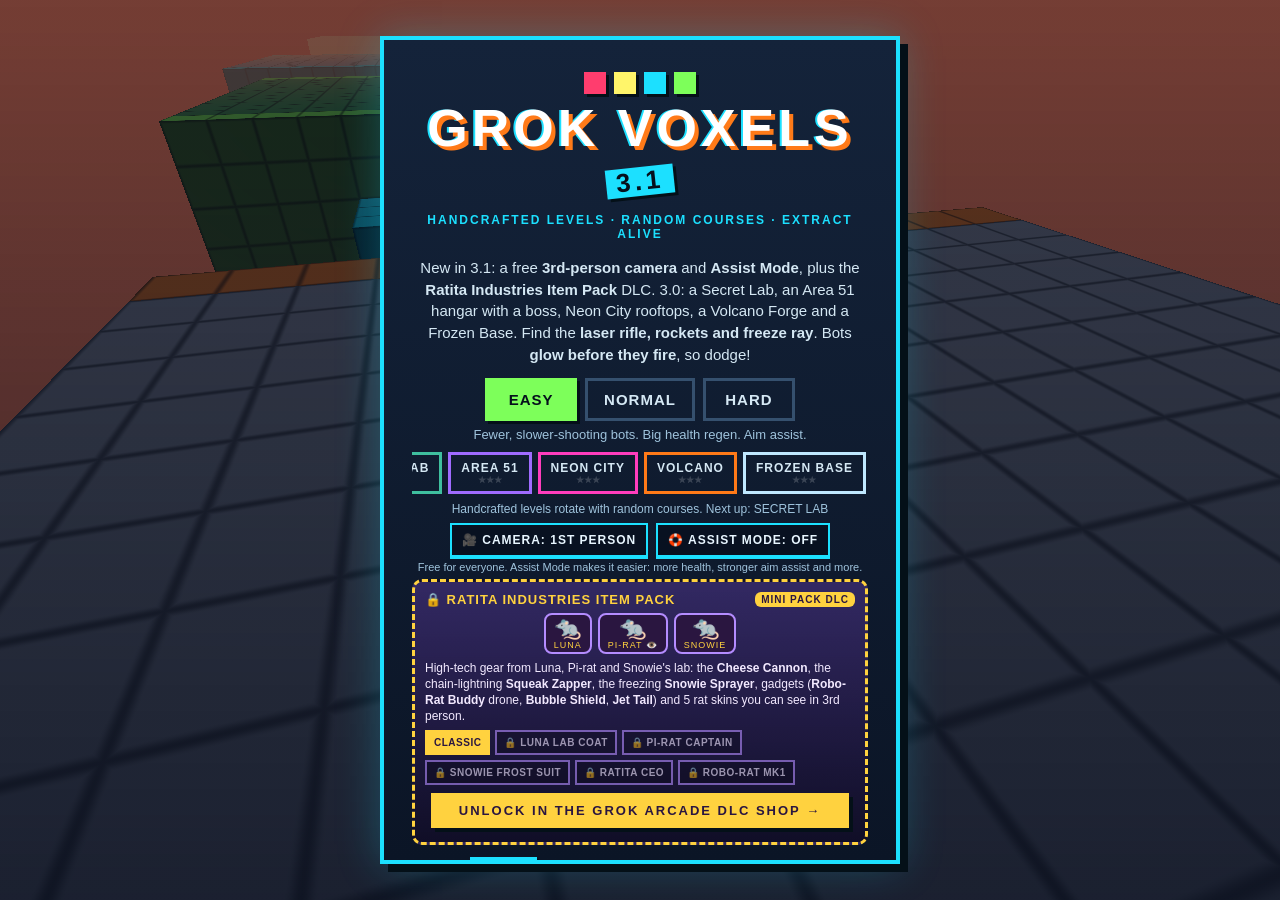
==== commit 322908d8: "Grok Voxels 3.1 WIP: Ratita Industries Item Pack DLC + free 3rd-person camera + Assist Mode" ====
--- a/index.html
+++ b/index.html
@@ -6,9 +6,9 @@
   <meta name="apple-mobile-web-app-capable" content="yes" />
   <meta name="mobile-web-app-capable" content="yes" />
   <meta name="apple-mobile-web-app-status-bar-style" content="black-translucent" />
-  <title>GROK VOXELS 3.0</title>
+  <title>GROK VOXELS 3.1</title>
   <link rel="icon" href="data:image/svg+xml,%3Csvg xmlns=%27http://www.w3.org/2000/svg%27 viewBox=%270 0 16 16%27%3E%3Crect width=%2716%27 height=%2716%27 fill=%27%231ce0ff%27/%3E%3Crect x=%274%27 y=%274%27 width=%278%27 height=%278%27 fill=%27%23fff56a%27/%3E%3C/svg%3E" />
-  <link rel="stylesheet" href="style.css?v=3" />
+  <link rel="stylesheet" href="style.css?v=31" />
 </head>
 <body>
   <canvas id="c"></canvas>
@@ -30,6 +30,9 @@
     <div id="hint">CLICK TO LOCK MOUSE · WASD MOVE · LMB SHOOT</div>
   </div>
   <div id="wbar" class="solo"></div>
+  <button type="button" id="cam-btn" aria-label="Switch camera (V)" title="Switch camera (V)">1ST</button>
+  <div id="gad-chip" class="hidden" role="button" aria-label="Gadget (tap to switch)"></div>
+  <div id="shield-fx"></div>
   <div id="boss-bar"><b>THE OVERSEER</b><i><u></u></i></div>
 
   <div id="crosshair">
@@ -57,6 +60,7 @@
       <button type="button" id="btn-reload">RELOAD</button>
       <button type="button" id="btn-jump">JUMP</button>
       <button type="button" id="btn-fire">FIRE</button>
+      <button type="button" id="btn-gadget" class="hidden">GADGET</button>
     </div>
     <button type="button" id="btn-revive" class="hidden">HOLD<br>REVIVE</button>
   </div>
@@ -66,20 +70,24 @@
       <div class="logo-cubes" aria-hidden="true">
         <span></span><span></span><span></span><span></span>
       </div>
-      <h1>GROK VOXELS <span class="ver">3.0</span></h1>
+      <h1>GROK VOXELS <span class="ver">3.1</span></h1>
       <p class="tag">HANDCRAFTED LEVELS · RANDOM COURSES · EXTRACT ALIVE</p>
-      <p class="blurb">New: a Secret Lab, an Area 51 hangar with a boss, Neon City rooftops, a Volcano Forge and a Frozen Base. Find the <b>laser rifle, rockets and freeze ray</b>. Bots <b>glow before they fire</b>, so dodge!</p>
+      <p class="blurb">New in 3.1: a free <b>3rd-person camera</b> and <b>Assist Mode</b>, plus the <b>Ratita Industries Item Pack</b> DLC. 3.0: a Secret Lab, an Area 51 hangar with a boss, Neon City rooftops, a Volcano Forge and a Frozen Base. Find the <b>laser rifle, rockets and freeze ray</b>. Bots <b>glow before they fire</b>, so dodge!</p>
       <div class="diff-row" id="diff-row">
         <button type="button" data-d="0">EASY</button><button type="button" data-d="1">NORMAL</button><button type="button" data-d="2">HARD</button>
       </div>
       <p class="diff-desc" id="diff-desc"></p>
       <div class="lvl-row" id="lvl-row"></div>
       <p class="lvl-desc" id="lvl-desc"></p>
+      <div class="opt-row" id="opt-row"><button type="button" id="cam-opt">🎥 CAMERA: 1ST PERSON</button><button type="button" id="assist-opt">🛟 ASSIST MODE: OFF</button></div>
+      <p class="opt-desc" id="opt-desc"></p>
+      <div id="rat-panel" class="rat-panel"></div>
       <ul class="controls">
         <li><kbd>W A S D</kbd> move</li>
         <li><kbd>Mouse</kbd> look · <kbd>LMB</kbd> shoot</li>
         <li><kbd>Space</kbd> jump · <kbd>Shift</kbd> sprint</li>
-        <li><kbd>R</kbd> reload · <kbd>Q</kbd>/<kbd>1-5</kbd>/<kbd>wheel</kbd> switch gun</li>
+        <li><kbd>R</kbd> reload · <kbd>Q</kbd>/<kbd>1-8</kbd>/<kbd>wheel</kbd> switch gun</li>
+        <li><kbd>V</kbd> 1st / 3rd person · <kbd>F</kbd> gadget · <kbd>T</kbd> switch gadget</li>
         <li class="touch-note"><kbd>Joystick</kbd> left side to move · <kbd>Swipe</kbd> right side to look</li>
         <li class="touch-note"><kbd>FIRE</kbd> shoot (aim assist on) · <kbd>JUMP</kbd> · <kbd>RELOAD</kbd> · <kbd>SWAP</kbd> or tap the gun bar</li>
       </ul>
@@ -113,6 +121,6 @@
   </div>
 
   <script src="grok-net.js?v=3"></script>
-  <script src="game.js?v=3"></script>
+  <script src="game.js?v=31"></script>
 </body>
 </html>
--- a/style.css
+++ b/style.css
@@ -459,3 +459,47 @@
 #boss-bar i { display: block; height: 12px; margin-top: 3px; background: rgba(0,0,0,0.55); border: 2px solid #ff5ad9; box-shadow: 3px 3px 0 #041018; }
 #boss-bar u { display: block; height: 100%; width: 100%; background: linear-gradient(90deg, #ff3dbd, #c77dff); transition: width .15s; }
 @media (max-width: 520px) { #boss-bar { width: 52vw; left: 46%; font-size: 11px; letter-spacing: 2px; } }
+
+/* ---- 3.1: free camera/assist options + Ratita Industries Item Pack ---- */
+.opt-row { display: flex; gap: 8px; justify-content: center; flex-wrap: wrap; margin: 6px 0 2px; }
+.opt-row button { font: inherit; font-weight: 800; font-size: 12px; letter-spacing: 1px; padding: 8px 10px; color: #e8f6ff; background: rgba(6,14,28,0.7);
+  border: 2px solid #1ce0ff; border-bottom-width: 4px; cursor: pointer; }
+.opt-row button.on { background: #1ce0ff; color: #06101c; }
+.opt-desc { color: #9fc3dc; font-size: 11px; margin: 2px 0 6px; }
+.rat-panel { margin: 6px 0 8px; padding: 10px 10px 8px; border: 3px solid #ffd23f; border-radius: 10px; text-align: left;
+  background: linear-gradient(180deg, rgba(120,70,200,0.35), rgba(20,10,40,0.6)); font-size: 12px; color: #f2e9ff; }
+.rat-panel.locked { border-style: dashed; }
+.rat-panel p { margin: 6px 0; line-height: 1.35; }
+.rat-head { font-weight: 900; letter-spacing: 1px; color: #ffd23f; font-size: 13px; }
+.rat-head b { float: right; font-size: 10px; background: #ffd23f; color: #2a1640; padding: 2px 6px; border-radius: 6px; }
+.rat-plaque { display: flex; gap: 6px; justify-content: center; margin-top: 6px; }
+.rat-plaque span { font-size: 22px; background: #2a1640; border: 2px solid #b48cff; border-radius: 8px; padding: 2px 8px; text-align: center; line-height: 1; }
+.rat-plaque em { display: block; font-style: normal; font-size: 9px; letter-spacing: 1px; color: #ffd23f; margin-top: 2px; }
+.skin-row { display: flex; gap: 5px; flex-wrap: wrap; }
+.skin-row button { font: inherit; font-size: 10px; font-weight: 800; letter-spacing: 0.5px; padding: 5px 7px; border: 2px solid #b48cff; background: rgba(0,0,0,0.35); color: #f2e9ff; cursor: pointer; }
+.skin-row button.on { background: #ffd23f; color: #2a1640; border-color: #ffd23f; }
+.skin-row button.locked { opacity: 0.6; }
+.rat-buy { display: block; margin-top: 8px; text-align: center; text-decoration: none; font-size: 13px; background: #ffd23f; color: #2a1640; padding: 10px; }
+#cam-btn { position: fixed; z-index: 10; display: none; top: calc(190px + env(safe-area-inset-top, 0px)); right: calc(16px + env(safe-area-inset-right, 0px));
+  font: inherit; font-weight: 900; font-size: 11px; letter-spacing: 1px; width: 52px; height: 34px; color: #06101c; background: #1ce0ff; border: none; box-shadow: 3px 3px 0 #041018; cursor: pointer; touch-action: none; }
+body:not(.menu) #cam-btn { display: block; }
+#gad-chip { position: fixed; z-index: 10; left: calc(16px + env(safe-area-inset-left, 0px)); top: calc(84px + env(safe-area-inset-top, 0px));
+  display: flex; align-items: center; gap: 6px; padding: 5px 9px 7px; background: rgba(42,22,64,0.85); border: 2px solid #ffd23f; color: #ffd23f; font-size: 10px; font-weight: 800;
+  letter-spacing: 1px; cursor: pointer; touch-action: none; overflow: hidden; -webkit-user-select: none; user-select: none; }
+#gad-chip b { font-size: 20px; }
+#gad-chip span { display: flex; flex-direction: column; }
+#gad-chip i { font-style: normal; color: #f2e9ff; font-size: 9px; opacity: 0.85; }
+#gad-chip u { position: absolute; left: 0; bottom: 0; height: 3px; background: #ffd23f; text-decoration: none; }
+#gad-chip.ready { box-shadow: 0 0 10px #ffd23f; }
+#gad-chip.hidden, body.menu #gad-chip { display: none; }
+#btn-gadget { position: absolute; right: 0; bottom: calc(100% + 10px); width: 72px; height: 52px; font-size: 11px; background: #ffd23f; color: #2a1640; border-radius: 10px; line-height: 1.1; }
+#btn-gadget.cool { background: #8a7a50; }
+#btn-gadget.hidden { display: none; }
+#shield-fx { position: fixed; inset: 0; pointer-events: none; z-index: 4; display: none; box-shadow: inset 0 0 60px 18px rgba(110,200,255,0.55); border: 3px solid rgba(160,230,255,0.5); }
+body.shield-on:not(.menu) #shield-fx { display: block; }
+#wbar { max-width: 96vw; flex-wrap: wrap; justify-content: center; }
+@media (max-width: 700px), (max-height: 500px) {
+  #wbar button { min-width: 44px; padding: 3px 5px 2px; font-size: 9px; }
+  #cam-btn { top: calc(16px + env(safe-area-inset-top, 0px) + 140px); right: calc(12px + env(safe-area-inset-right, 0px)); width: 46px; height: 30px; }
+  #gad-chip { top: calc(70px + env(safe-area-inset-top, 0px)); }
+}
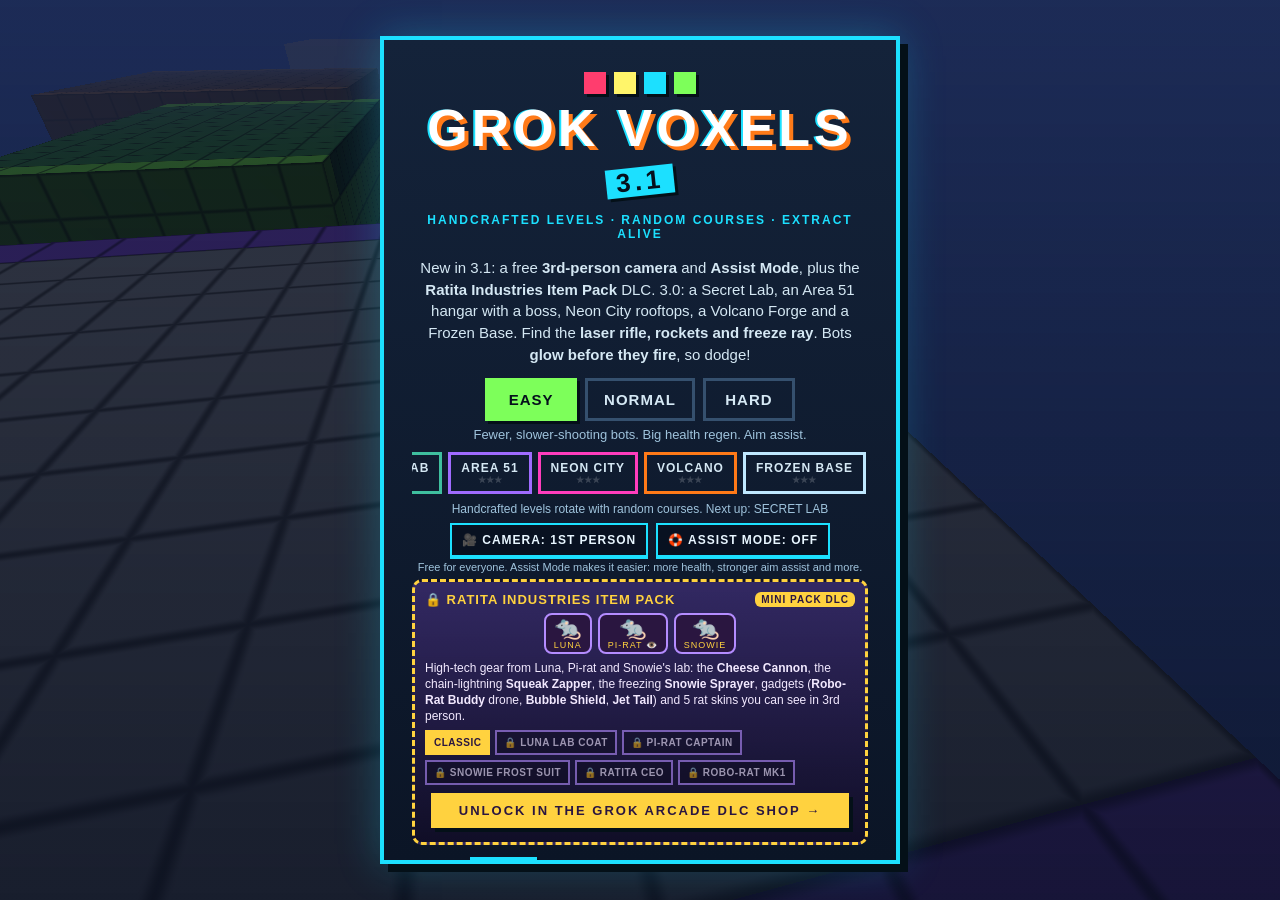
==== commit 27e1b82c: "Add RESPAWN & joystick-unstick button to HUD (#81)" ====
--- a/index.html
+++ b/index.html
@@ -31,6 +31,7 @@
   </div>
   <div id="wbar" class="solo"></div>
   <button type="button" id="cam-btn" aria-label="Switch camera (V)" title="Switch camera (V)">1ST</button>
+  <button type="button" id="respawn-btn" aria-label="Respawn & reset stuck joystick (K)" title="Respawn & reset stuck joystick (K)">↻ RESPAWN</button>
   <div id="gad-chip" class="hidden" role="button" aria-label="Gadget (tap to switch)"></div>
   <div id="shield-fx"></div>
   <div id="boss-bar"><b>THE OVERSEER</b><i><u></u></i></div>
@@ -89,7 +90,7 @@
         <li><kbd>R</kbd> reload · <kbd>Q</kbd>/<kbd>1-8</kbd>/<kbd>wheel</kbd> switch gun</li>
         <li><kbd>V</kbd> 1st / 3rd person · <kbd>F</kbd> gadget · <kbd>T</kbd> switch gadget</li>
         <li class="touch-note"><kbd>Joystick</kbd> left side to move · <kbd>Swipe</kbd> right side to look</li>
-        <li class="touch-note"><kbd>FIRE</kbd> shoot (aim assist on) · <kbd>JUMP</kbd> · <kbd>RELOAD</kbd> · <kbd>SWAP</kbd> or tap the gun bar</li>
+        <li class="touch-note"><kbd>FIRE</kbd> shoot (aim assist on) · <kbd>JUMP</kbd> · <kbd>RELOAD</kbd> · <kbd>↻ RESPAWN</kbd> unstick joystick</li>
       </ul>
       <button id="play-btn" class="btn primary">PLAY</button>
       <p class="best-line" id="title-best"></p>
--- a/style.css
+++ b/style.css
@@ -483,6 +483,9 @@
 #cam-btn { position: fixed; z-index: 10; display: none; top: calc(190px + env(safe-area-inset-top, 0px)); right: calc(16px + env(safe-area-inset-right, 0px));
   font: inherit; font-weight: 900; font-size: 11px; letter-spacing: 1px; width: 52px; height: 34px; color: #06101c; background: #1ce0ff; border: none; box-shadow: 3px 3px 0 #041018; cursor: pointer; touch-action: none; }
 body:not(.menu) #cam-btn { display: block; }
+#respawn-btn { position: fixed; z-index: 12; display: none; top: calc(190px + env(safe-area-inset-top, 0px)); right: calc(74px + env(safe-area-inset-right, 0px)); font: inherit; font-weight: 900; font-size: 11px; letter-spacing: 1px; padding: 0 10px; height: 34px; color: #06101c; background: #ffd23f; border: 2px solid #fff56a; box-shadow: 3px 3px 0 #041018; cursor: pointer; touch-action: manipulation; }
+#respawn-btn:active { transform: translate(1px, 1px); background: #fff56a; }
+body:not(.menu) #respawn-btn { display: block; }
 #gad-chip { position: fixed; z-index: 10; left: calc(16px + env(safe-area-inset-left, 0px)); top: calc(84px + env(safe-area-inset-top, 0px));
   display: flex; align-items: center; gap: 6px; padding: 5px 9px 7px; background: rgba(42,22,64,0.85); border: 2px solid #ffd23f; color: #ffd23f; font-size: 10px; font-weight: 800;
   letter-spacing: 1px; cursor: pointer; touch-action: none; overflow: hidden; -webkit-user-select: none; user-select: none; }
@@ -492,7 +495,7 @@
 #gad-chip u { position: absolute; left: 0; bottom: 0; height: 3px; background: #ffd23f; text-decoration: none; }
 #gad-chip.ready { box-shadow: 0 0 10px #ffd23f; }
 #gad-chip.hidden, body.menu #gad-chip { display: none; }
-#btn-gadget { position: absolute; right: 0; bottom: calc(100% + 10px); width: 72px; height: 52px; font-size: 11px; background: #ffd23f; color: #2a1640; border-radius: 10px; line-height: 1.1; }
+#btn-gadget { position: absolute; right: 0; bottom: calc(100% + 62px); width: 72px; height: 52px; font-size: 11px; background: #ffd23f; color: #2a1640; border-radius: 10px; line-height: 1.1; }
 #btn-gadget.cool { background: #8a7a50; }
 #btn-gadget.hidden { display: none; }
 #shield-fx { position: fixed; inset: 0; pointer-events: none; z-index: 4; display: none; box-shadow: inset 0 0 60px 18px rgba(110,200,255,0.55); border: 3px solid rgba(160,230,255,0.5); }
@@ -501,5 +504,7 @@
 @media (max-width: 700px), (max-height: 500px) {
   #wbar button { min-width: 44px; padding: 3px 5px 2px; font-size: 9px; }
   #cam-btn { top: calc(16px + env(safe-area-inset-top, 0px) + 140px); right: calc(12px + env(safe-area-inset-right, 0px)); width: 46px; height: 30px; }
-  #gad-chip { top: calc(70px + env(safe-area-inset-top, 0px)); }
-}
+  #respawn-btn { top: calc(16px + env(safe-area-inset-top, 0px) + 140px); right: calc(64px + env(safe-area-inset-right, 0px)); height: 30px; font-size: 10px; padding: 0 8px; }
+}
+body.touch #gad-chip { top: auto; bottom: calc(212px + env(safe-area-inset-bottom, 0px)); }
+@media (max-height: 500px) { body.touch #gad-chip { bottom: auto; top: calc(96px + env(safe-area-inset-top, 0px)); } }
